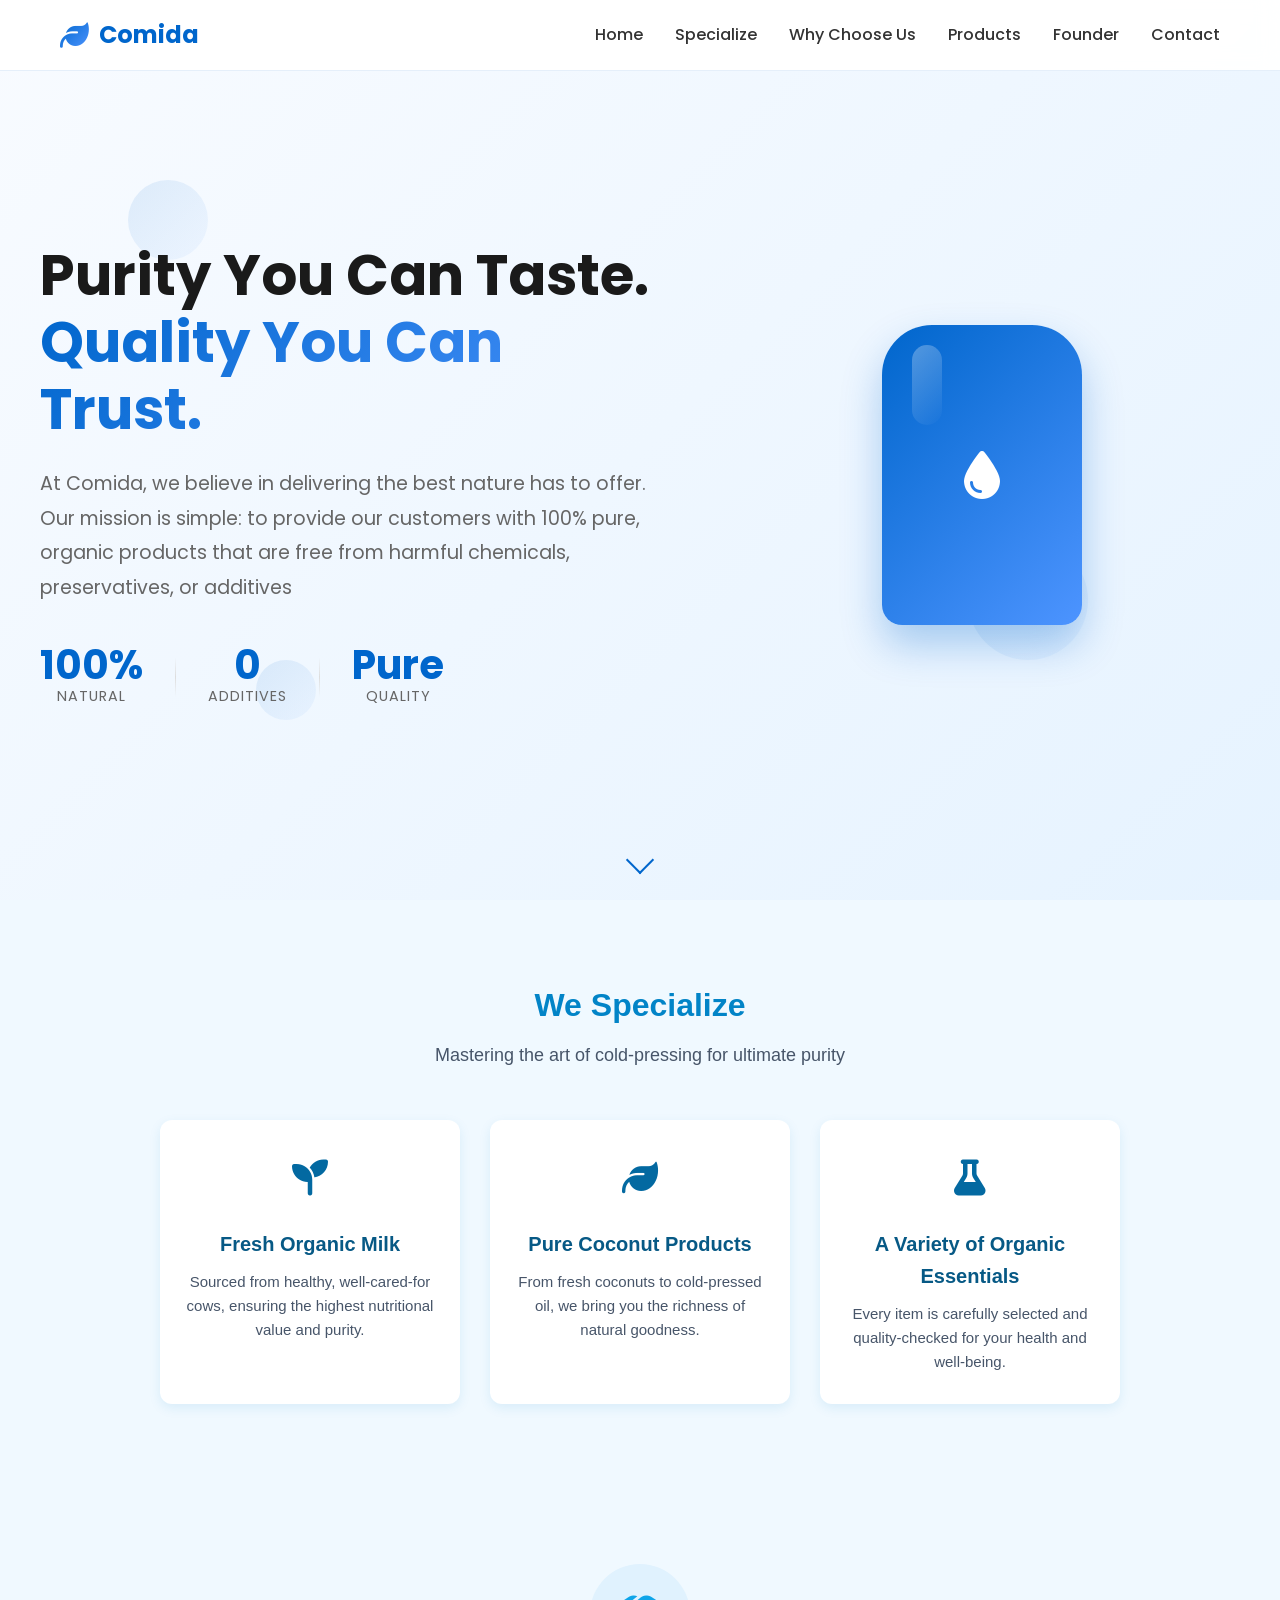
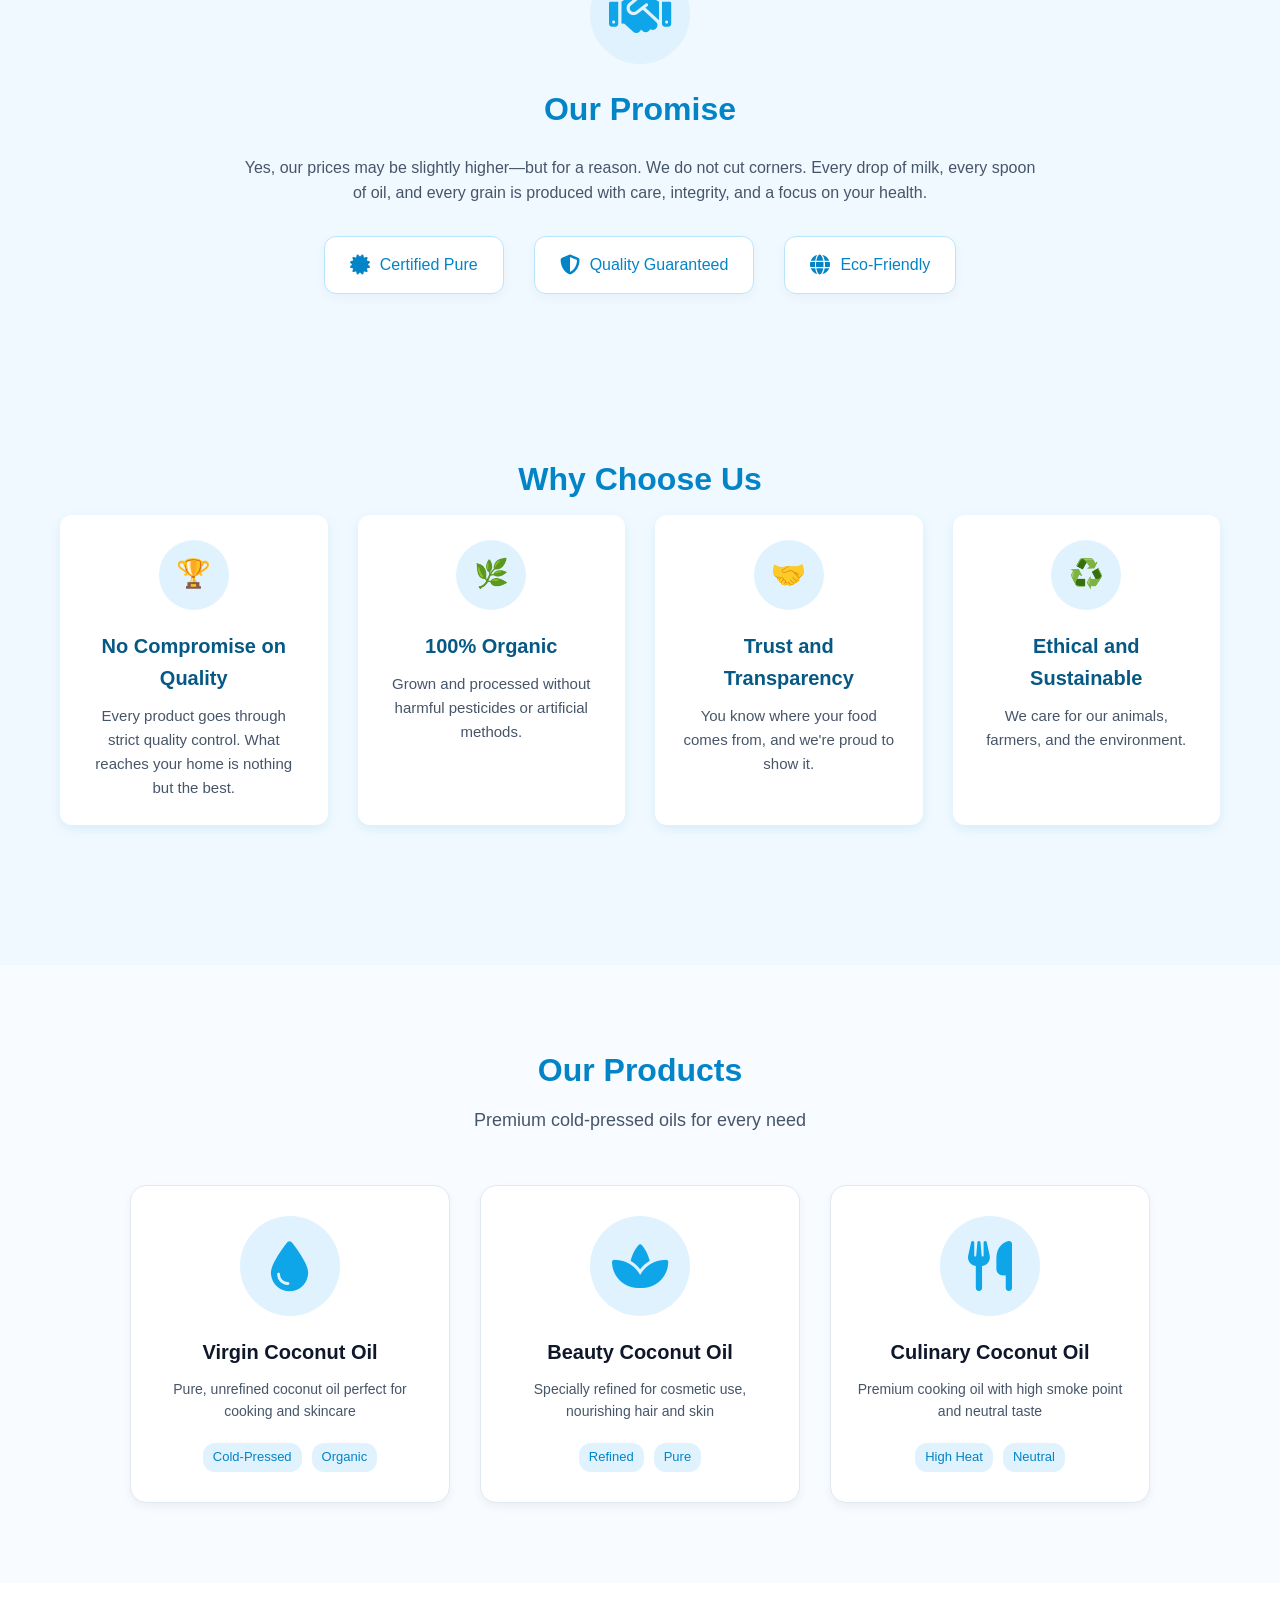
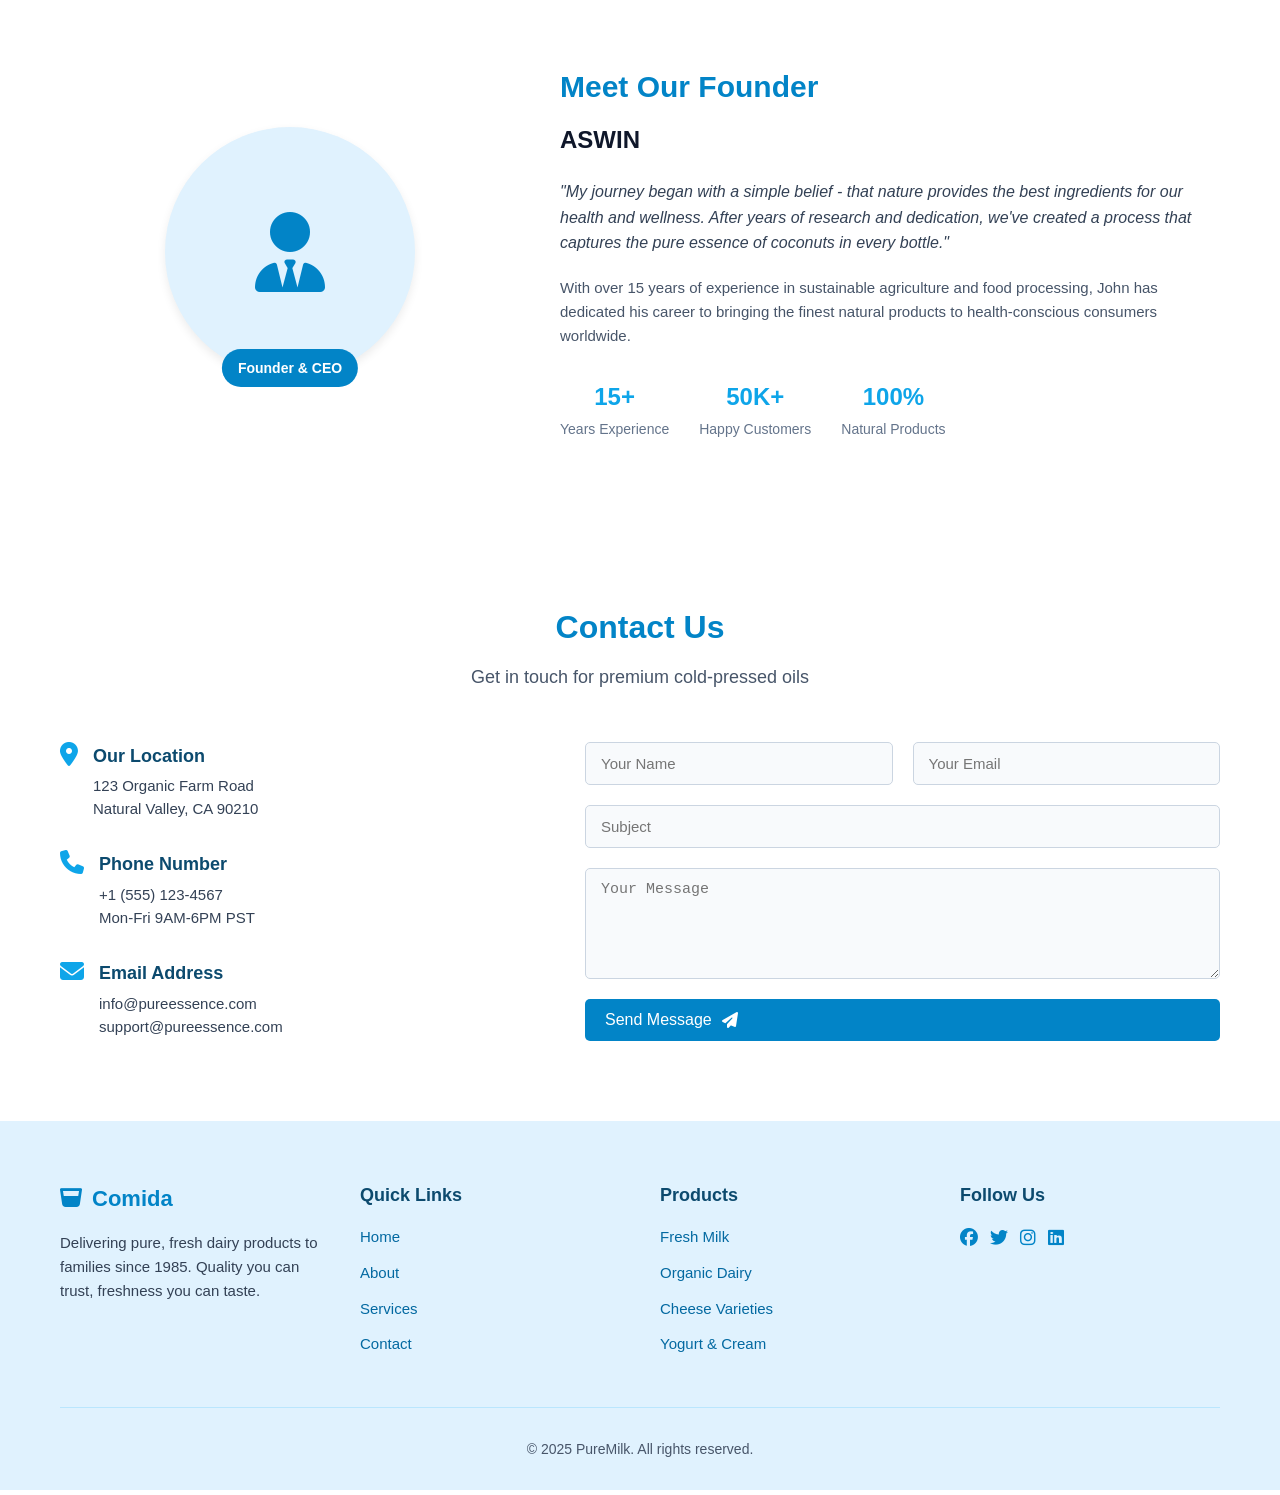
==== comida.html @ 1879a484 "Add files via upload" ====
<!DOCTYPE html>
<html lang="en">
    <head>
        <meta charset="UTF-8" />
        <meta name="viewport" content="width=device-width, initial-scale=1.0" />
        <title>Comida - Premium milk products</title>
        <link rel="stylesheet" href="comi.css" />
        <link
            href="https://cdnjs.cloudflare.com/ajax/libs/font-awesome/6.4.0/css/all.min.css"
            rel="stylesheet"
        />
        <link
            href="https://fonts.googleapis.com/css2?family=Poppins:wght@300;400;500;600;700&display=swap"
            rel="stylesheet"
        />
    </head>
    <body>
        <!-- Navigation -->
        <nav class="navbar">
            <div class="nav-container">
                <div class="nav-logo">
                    <i class="fas fa-leaf"></i>
                    <span>Comida</span>
                </div>
                <div class="nav-menu" id="navMenu">
                    <a href="#spotlight" class="nav-link">Home</a>
                    <a href="#specialize" class="nav-link">Specialize</a>
                    <a href="#whychooseus" class="nav-link">Why Choose Us</a>
                    <a href="#products" class="nav-link">Products</a>
                    <a href="#founder" class="nav-link">Founder</a>
                    <a href="#contact" class="nav-link">Contact</a>
                </div>
                <div class="hamburger" id="hamburger">
                    <span></span>
                    <span></span>
                    <span></span>
                </div>
            </div>
        </nav>

        <!-- Spotlight Section -->
        <section id="spotlight" class="spotlight">
            <div class="spotlight-bg">
                <div class="floating-elements">
                    <div class="floating-circle circle-1"></div>
                    <div class="floating-circle circle-2"></div>
                    <div class="floating-circle circle-3"></div>
                </div>
            </div>
            <div class="spotlight-content">
                <div class="spotlight-text">
                    <h1 class="spotlight-title">
                        <span class="title-line">Purity You Can Taste. </span>
                        <span class="title-line highlight"
                            >Quality You Can Trust.</span
                        >
                    </h1>
                    <p class="spotlight-description">
                        At Comida, we believe in delivering the best nature has
                        to offer. Our mission is simple: to provide our
                        customers with 100% pure, organic products that are free
                        from harmful chemicals, preservatives, or additives
                    </p>
                    <div class="spotlight-stats">
                        <div class="stat-item">
                            <div class="stat-number">100%</div>
                            <div class="stat-label">Natural</div>
                        </div>
                        <div class="stat-divider"></div>
                        <div class="stat-item">
                            <div class="stat-number">0</div>
                            <div class="stat-label">Additives</div>
                        </div>
                        <div class="stat-divider"></div>
                        <div class="stat-item">
                            <div class="stat-number">Pure</div>
                            <div class="stat-label">Quality</div>
                        </div>
                    </div>
                </div>
                <div class="spotlight-visual">
                    <div class="oil-bottle">
                        <div class="bottle-shine"></div>
                        <i class="fas fa-tint oil-drop"></i>
                    </div>
                </div>
            </div>
            <div class="scroll-indicator">
                <div class="scroll-arrow"></div>
            </div>
        </section>

        <!-- We Specialize Section -->
        <section id="specialize" class="specialize">
            <div class="container">
                <div class="section-header">
                    <h2 class="section-title">We Specialize</h2>
                    <p class="section-subtitle">
                        Mastering the art of cold-pressing for ultimate purity
                    </p>
                </div>
                <div class="specialize-grid">
                    <div class="specialize-card">
                        <div class="card-icon">
                            <i class="fas fa-seedling"></i>
                        </div>
                        <h3>Fresh Organic Milk</h3>
                        <p>
                            Sourced from healthy, well-cared-for cows, ensuring
                            the highest nutritional value and purity.
                        </p>
                    </div>
                    <div class="specialize-card">
                        <div class="card-icon">
                            <i class="fas fa-leaf"></i>
                        </div>
                        <h3>Pure Coconut Products</h3>
                        <p>
                            From fresh coconuts to cold-pressed oil, we bring
                            you the richness of natural goodness.
                        </p>
                    </div>
                    <div class="specialize-card">
                        <div class="card-icon">
                            <i class="fas fa-flask"></i>
                        </div>
                        <h3>A Variety of Organic Essentials</h3>
                        <p>
                            Every item is carefully selected and quality-checked
                            for your health and well-being.
                        </p>
                    </div>
                </div>
            </div>
        </section>

        <!-- Our Promise Section -->
        <section class="promise">
            <div class="container">
                <div class="promise-content">
                    <div class="promise-icon">
                        <i class="fas fa-handshake"></i>
                    </div>
                    <h2>Our Promise</h2>
                    <p>
                        Yes, our prices may be slightly higher—but for a reason.
                        We do not cut corners. Every drop of milk, every spoon
                        of oil, and every grain is produced with care,
                        integrity, and a focus on your health.
                    </p>
                    <div class="promise-badges">
                        <div class="badge">
                            <i class="fas fa-certificate"></i>
                            <span>Certified Pure</span>
                        </div>
                        <div class="badge">
                            <i class="fas fa-shield-alt"></i>
                            <span>Quality Guaranteed</span>
                        </div>
                        <div class="badge">
                            <i class="fas fa-globe"></i>
                            <span>Eco-Friendly</span>
                        </div>
                    </div>
                </div>
            </div>
        </section>

        <!-- Why Choose Us Section -->
        <section id="why-choose-us" class="why-choose-us-section">
            <div class="container">
                <h2 class="section-title">Why Choose Us</h2>

                <div class="why-choose-grid">
                    <div class="why-choose-item">
                        <div class="why-choose-icon">
                            <div class="icon-circle">
                                <span class="icon">🏆</span>
                            </div>
                        </div>
                        <div class="why-choose-content">
                            <h3 class="why-choose-title">
                                No Compromise on Quality
                            </h3>
                            <p class="why-choose-description">
                                Every product goes through strict quality
                                control. What reaches your home is nothing but
                                the best.
                            </p>
                        </div>
                    </div>

                    <div class="why-choose-item">
                        <div class="why-choose-icon">
                            <div class="icon-circle">
                                <span class="icon">🌿</span>
                            </div>
                        </div>
                        <div class="why-choose-content">
                            <h3 class="why-choose-title">100% Organic</h3>
                            <p class="why-choose-description">
                                Grown and processed without harmful pesticides
                                or artificial methods.
                            </p>
                        </div>
                    </div>

                    <div class="why-choose-item">
                        <div class="why-choose-icon">
                            <div class="icon-circle">
                                <span class="icon">🤝</span>
                            </div>
                        </div>
                        <div class="why-choose-content">
                            <h3 class="why-choose-title">
                                Trust and Transparency
                            </h3>
                            <p class="why-choose-description">
                                You know where your food comes from, and we're
                                proud to show it.
                            </p>
                        </div>
                    </div>

                    <div class="why-choose-item">
                        <div class="why-choose-icon">
                            <div class="icon-circle">
                                <span class="icon">♻️</span>
                            </div>
                        </div>
                        <div class="why-choose-content">
                            <h3 class="why-choose-title">
                                Ethical and Sustainable
                            </h3>
                            <p class="why-choose-description">
                                We care for our animals, farmers, and the
                                environment.
                            </p>
                        </div>
                    </div>
                </div>
        </section>
        <!-- Our Products Section -->
        <section id="products" class="products">
            <div class="container">
                <div class="section-header">
                    <h2 class="section-title">Our Products</h2>
                    <p class="section-subtitle">
                        Premium cold-pressed oils for every need
                    </p>
                </div>
                <div class="products-grid">
                    <div class="product-card">
                        <div class="product-image">
                            <div class="product-icon">
                                <i class="fas fa-tint"></i>
                            </div>
                            <div class="product-hover">
                                <span>Premium Quality</span>
                            </div>
                        </div>
                        <div class="product-content">
                            <h3>Virgin Coconut Oil</h3>
                            <p>
                                Pure, unrefined coconut oil perfect for cooking
                                and skincare
                            </p>
                            <div class="product-features">
                                <span>Cold-Pressed</span>
                                <span>Organic</span>
                            </div>
                        </div>
                    </div>
                    <div class="product-card">
                        <div class="product-image">
                            <div class="product-icon">
                                <i class="fas fa-spa"></i>
                            </div>
                            <div class="product-hover">
                                <span>Beauty Essential</span>
                            </div>
                        </div>
                        <div class="product-content">
                            <h3>Beauty Coconut Oil</h3>
                            <p>
                                Specially refined for cosmetic use, nourishing
                                hair and skin
                            </p>
                            <div class="product-features">
                                <span>Refined</span>
                                <span>Pure</span>
                            </div>
                        </div>
                    </div>
                    <div class="product-card">
                        <div class="product-image">
                            <div class="product-icon">
                                <i class="fas fa-utensils"></i>
                            </div>
                            <div class="product-hover">
                                <span>Cooking Excellence</span>
                            </div>
                        </div>
                        <div class="product-content">
                            <h3>Culinary Coconut Oil</h3>
                            <p>
                                Premium cooking oil with high smoke point and
                                neutral taste
                            </p>
                            <div class="product-features">
                                <span>High Heat</span>
                                <span>Neutral</span>
                            </div>
                        </div>
                    </div>
                </div>
            </div>
        </section>

        <!-- Founder & CEO Section -->
        <section id="founder" class="founder">
            <div class="container">
                <div class="founder-content">
                    <div class="founder-image">
                        <div class="image-placeholder">
                            <i class="fas fa-user-tie"></i>
                        </div>
                        <div class="founder-badge">
                            <span>Founder & CEO</span>
                        </div>
                    </div>
                    <div class="founder-text">
                        <h2>Meet Our Founder</h2>
                        <h3>ASWIN</h3>
                        <p class="founder-quote">
                            "My journey began with a simple belief - that nature
                            provides the best ingredients for our health and
                            wellness. After years of research and dedication,
                            we've created a process that captures the pure
                            essence of coconuts in every bottle."
                        </p>
                        <p class="founder-bio">
                            With over 15 years of experience in sustainable
                            agriculture and food processing, John has dedicated
                            his career to bringing the finest natural products
                            to health-conscious consumers worldwide.
                        </p>
                        <div class="founder-achievements">
                            <div class="achievement">
                                <strong>15+</strong>
                                <span>Years Experience</span>
                            </div>
                            <div class="achievement">
                                <strong>50K+</strong>
                                <span>Happy Customers</span>
                            </div>
                            <div class="achievement">
                                <strong>100%</strong>
                                <span>Natural Products</span>
                            </div>
                        </div>
                    </div>
                </div>
            </div>
        </section>

        <!-- Contact Us Section -->
        <section id="contact" class="contact">
            <div class="container">
                <div class="section-header">
                    <h2 class="section-title">Contact Us</h2>
                    <p class="section-subtitle">
                        Get in touch for premium cold-pressed oils
                    </p>
                </div>
                <div class="contact-content">
                    <div class="contact-info">
                        <div class="contact-item">
                            <div class="contact-icon">
                                <i class="fas fa-map-marker-alt"></i>
                            </div>
                            <div class="contact-details">
                                <h4>Our Location</h4>
                                <p>
                                    123 Organic Farm Road<br />Natural Valley,
                                    CA 90210
                                </p>
                            </div>
                        </div>
                        <div class="contact-item">
                            <div class="contact-icon">
                                <i class="fas fa-phone"></i>
                            </div>
                            <div class="contact-details">
                                <h4>Phone Number</h4>
                                <p>
                                    +1 (555) 123-4567<br />Mon-Fri 9AM-6PM PST
                                </p>
                            </div>
                        </div>
                        <div class="contact-item">
                            <div class="contact-icon">
                                <i class="fas fa-envelope"></i>
                            </div>
                            <div class="contact-details">
                                <h4>Email Address</h4>
                                <p>
                                    info@pureessence.com<br />support@pureessence.com
                                </p>
                            </div>
                        </div>
                    </div>
                    <div class="contact-form">
                        <form>
                            <div class="form-group">
                                <input
                                    type="text"
                                    placeholder="Your Name"
                                    required
                                />
                                <input
                                    type="email"
                                    placeholder="Your Email"
                                    required
                                />
                            </div>
                            <div class="form-group">
                                <input
                                    type="text"
                                    placeholder="Subject"
                                    required
                                />
                            </div>
                            <div class="form-group">
                                <textarea
                                    placeholder="Your Message"
                                    rows="5"
                                    required
                                ></textarea>
                            </div>
                            <button type="submit" class="submit-btn">
                                <span>Send Message</span>
                                <i class="fas fa-paper-plane"></i>
                            </button>
                        </form>
                    </div>
                </div>
            </div>
        </section>

        <!-- Footer -->
        <footer class="footer">
            <div class="container">
                <div class="footer-content">
                    <div class="footer-section">
                        <div class="footer-logo">
                            <i class="fas fa-glass-whiskey"></i>
                            <span>Comida</span>
                        </div>
                        <p>
                            Delivering pure, fresh dairy products to families
                            since 1985. Quality you can trust, freshness you can
                            taste.
                        </p>
                    </div>
                    <div class="footer-section">
                        <h3>Quick Links</h3>
                        <ul>
                            <li><a href="#home">Home</a></li>
                            <li><a href="#about">About</a></li>
                            <li><a href="#services">Services</a></li>
                            <li><a href="#contact">Contact</a></li>
                        </ul>
                    </div>
                    <div class="footer-section">
                        <h3>Products</h3>
                        <ul>
                            <li><a href="#">Fresh Milk</a></li>
                            <li><a href="#">Organic Dairy</a></li>
                            <li><a href="#">Cheese Varieties</a></li>
                            <li><a href="#">Yogurt & Cream</a></li>
                        </ul>
                    </div>
                    <div class="footer-section">
                        <h3>Follow Us</h3>
                        <div class="social-links">
                            <a href="#"><i class="fab fa-facebook"></i></a>
                            <a href="#"><i class="fab fa-twitter"></i></a>
                            <a href="#"><i class="fab fa-instagram"></i></a>
                            <a href="#"><i class="fab fa-linkedin"></i></a>
                        </div>
                    </div>
                </div>
                <div class="footer-bottom">
                    <p>&copy; 2025 PureMilk. All rights reserved.</p>
                </div>
            </div>
        </footer>
    </body>
</html>
---- comi.css ----
/* Reset and Base Styles */
* {
    margin: 0;
    padding: 0;
    box-sizing: border-box;
}

body {
    font-family: 'Poppins', sans-serif;
    line-height: 1.6;
    color: #333;
    overflow-x: hidden;
}

.container {
    max-width: 1200px;
    margin: 0 auto;
    padding: 0 20px;
}

/* Navigation */
.navbar {
    position: fixed;
    top: 0;
    left: 0;
    right: 0;
    background: rgba(255, 255, 255, 0.95);
    backdrop-filter: blur(10px);
    z-index: 1000;
    transition: all 0.3s ease;
    border-bottom: 1px solid rgba(0, 100, 200, 0.1);
}

.navbar.scrolled {
    background: rgba(255, 255, 255, 0.98);
    box-shadow: 0 2px 20px rgba(0, 100, 200, 0.1);
}

.nav-container {
    max-width: 1200px;
    margin: 0 auto;
    padding: 0 20px;
    display: flex;
    justify-content: space-between;
    align-items: center;
    height: 70px;
}

.nav-logo {
    display: flex;
    align-items: center;
    font-size: 1.5rem;
    font-weight: 700;
    color: #0066cc;
    gap: 10px;
}

.nav-logo i {
    font-size: 1.8rem;
    background: linear-gradient(135deg, #0066cc, #4d94ff);
    -webkit-background-clip: text;
    -webkit-text-fill-color: transparent;
    background-clip: text;
}

.nav-menu {
    display: flex;
    gap: 2rem;
}

.nav-link {
    text-decoration: none;
    color: #333;
    font-weight: 500;
    transition: all 0.3s ease;
    position: relative;
    padding: 5px 0;
}

.nav-link::after {
    content: '';
    position: absolute;
    bottom: 0;
    left: 0;
    width: 0;
    height: 2px;
    background: linear-gradient(90deg, #0066cc, #4d94ff);
    transition: width 0.3s ease;
}

.nav-link:hover::after {
    width: 100%;
}

.nav-link:hover {
    color: #0066cc;
}

.hamburger {
    display: none;
    flex-direction: column;
    cursor: pointer;
    gap: 3px;
}

.hamburger span {
    width: 25px;
    height: 3px;
    background: #0066cc;
    transition: all 0.3s ease;
}

.hamburger.active span:nth-child(1) {
    transform: rotate(45deg) translate(5px, 5px);
}

.hamburger.active span:nth-child(2) {
    opacity: 0;
}

.hamburger.active span:nth-child(3) {
    transform: rotate(-45deg) translate(7px, -6px);
}

/* Spotlight Section */
.spotlight {
    min-height: 100vh;
    background: linear-gradient(135deg, #f8fbff 0%, #e6f3ff 100%);
    display: flex;
    align-items: center;
    position: relative;
    overflow: hidden;
    padding: 100px 20px 50px;
}

.spotlight-bg {
    position: absolute;
    top: 0;
    left: 0;
    right: 0;
    bottom: 0;
    overflow: hidden;
}

.floating-elements {
    position: absolute;
    width: 100%;
    height: 100%;
}

.floating-circle {
    position: absolute;
    border-radius: 50%;
    background: linear-gradient(135deg, rgba(0, 102, 204, 0.1), rgba(77, 148, 255, 0.05));
    animation: float 6s ease-in-out infinite;
}

.circle-1 {
    width: 80px;
    height: 80px;
    top: 20%;
    left: 10%;
    animation-delay: 0s;
}

.circle-2 {
    width: 120px;
    height: 120px;
    top: 60%;
    right: 15%;
    animation-delay: 2s;
}

.circle-3 {
    width: 60px;
    height: 60px;
    bottom: 20%;
    left: 20%;
    animation-delay: 4s;
}

@keyframes float {
    0%, 100% { transform: translateY(0px) rotate(0deg); }
    50% { transform: translateY(-20px) rotate(180deg); }
}

.spotlight-content {
    max-width: 1200px;
    margin: 0 auto;
    display: grid;
    grid-template-columns: 1.2fr 1fr;
    gap: 4rem;
    align-items: center;
    position: relative;
    z-index: 2;
}

.spotlight-title {
    font-size: 3.5rem;
    font-weight: 700;
    line-height: 1.2;
    margin-bottom: 1.5rem;
    color: #1a1a1a;
}

.title-line {
    display: block;
    opacity: 0;
    animation: slideInUp 0.8s ease forwards;
}

.title-line:nth-child(2) {
    animation-delay: 0.3s;
}

.highlight {
    background: linear-gradient(135deg, #0066cc, #4d94ff);
    -webkit-background-clip: text;
    -webkit-text-fill-color: transparent;
    background-clip: text;
}

@keyframes slideInUp {
    from {
        opacity: 0;
        transform: translateY(30px);
    }
    to {
        opacity: 1;
        transform: translateY(0);
    }
}

.spotlight-description {
    font-size: 1.2rem;
    color: #666;
    margin-bottom: 2.5rem;
    line-height: 1.8;
    opacity: 0;
    animation: fadeInUp 0.8s ease 0.6s forwards;
}

@keyframes fadeInUp {
    from {
        opacity: 0;
        transform: translateY(20px);
    }
    to {
        opacity: 1;
        transform: translateY(0);
    }
}

.spotlight-stats {
    display: flex;
    gap: 2rem;
    align-items: center;
    opacity: 0;
    animation: fadeInUp 0.8s ease 0.9s forwards;
}

.stat-item {
    text-align: center;
}

.stat-number {
    font-size: 2.5rem;
    font-weight: 700;
    color: #0066cc;
    line-height: 1;
}

.stat-label {
    font-size: 0.9rem;
    color: #666;
    text-transform: uppercase;
    letter-spacing: 1px;
}

.stat-divider {
    width: 1px;
    height: 40px;
    background: linear-gradient(to bottom, transparent, #ddd, transparent);
}

.spotlight-visual {
    display: flex;
    justify-content: center;
    align-items: center;
    position: relative;
}

.oil-bottle {
    width: 200px;
    height: 300px;
    background: linear-gradient(135deg, #0066cc, #4d94ff);
    border-radius: 50px 50px 20px 20px;
    position: relative;
    animation: pulse 3s ease-in-out infinite;
    display: flex;
    align-items: center;
    justify-content: center;
    box-shadow: 0 20px 40px rgba(0, 102, 204, 0.3);
}

@keyframes pulse {
    0%, 100% { transform: scale(1); }
    50% { transform: scale(1.05); }
}

.bottle-shine {
    position: absolute;
    top: 20px;
    left: 30px;
    width: 30px;
    height: 80px;
    background: linear-gradient(135deg, rgba(255, 255, 255, 0.3), transparent);
    border-radius: 15px;
    animation: shine 2s ease-in-out infinite;
}

@keyframes shine {
    0%, 100% { opacity: 0.3; }
    50% { opacity: 0.7; }
}

.oil-drop {
    font-size: 3rem;
    color: white;
    animation: drip 2s ease-in-out infinite;
}

@keyframes drip {
    0%, 100% { transform: translateY(0); }
    50% { transform: translateY(10px); }
}

.scroll-indicator {
    position: absolute;
    bottom: 30px;
    left: 50%;
    transform: translateX(-50%);
    display: flex;
    flex-direction: column;
    align-items: center;
    gap: 10px;
    color: #0066cc;
    animation: bounce 2s infinite;
}

.scroll-arrow {
    width: 20px;
    height: 20px;
    border-right: 2px solid #0066cc;
    border-bottom: 2px solid #0066cc;
    transform: rotate(45deg);
}

@keyframes bounce {
    0%, 100% { transform: translateX(-50%) translateY(0); }
    50% { transform: translateX(-50%) translateY(10px); }
}

/* Section Styles */
.section-header {
    text-align: center;
    margin-bottom: 4rem;
}

.section-title {
    font-size: 2.5rem;
    font-weight: 700;
    color: #1a1a1a;
    margin-bottom: 1rem;
    position: relative;
}

.section-title::after {
    content: '';
    position: absolute;
    bottom: -10px;
    left: 50%;
    transform: translateX(-50%);
    width: 60px;
    height: 3px;
    background: linear-gradient(90deg, #)
}



/* We Specialize Section */
.specialize {
    background-color: #f0f9ff;
    padding: 80px 20px;
    text-align: center;
    font-family: 'Segoe UI', sans-serif;
  }
  
  .section-header {
    margin-bottom: 50px;
  }
  
  .section-title {
    font-size: 32px;
    color: #0284c7;
    margin-bottom: 10px;
  }
  
  .section-subtitle {
    font-size: 16px;
    color: #475569;
  }
  
  .specialize-grid {
    display: flex;
    flex-wrap: wrap;
    gap: 30px;
    justify-content: center;
    max-width: 1200px;
    margin: 0 auto;
  }
  
  .specialize-card {
    background-color: white;
    border-radius: 12px;
    padding: 30px 20px;
    width: 300px;
    box-shadow: 0 4px 12px rgba(0, 132, 199, 0.1);
    transition: transform 0.3s ease, box-shadow 0.3s ease;
  }
  
  .specialize-card:hover {
    transform: translateY(-6px);
    box-shadow: 0 8px 20px rgba(0, 132, 199, 0.2);
  }
  
  .card-icon {
    font-size: 36px;
    color: #0369a1;
    margin-bottom: 20px;
  }
  
  .specialize-card h3 {
    font-size: 20px;
    color: #075985;
    margin-bottom: 10px;
  }
  
  .specialize-card p {
    font-size: 15px;
    color: #475569;
    line-height: 1.6;
  }
  
  @media (max-width: 768px) {
    .specialize-grid {
      flex-direction: column;
      align-items: center;
    }
  
    .specialize-card {
      width: 100%;
      max-width: 350px;
    }
  }
  






























/* Our Promise Section */
.promise {
    background-color: #f0f9ff;
    padding: 80px 20px;
    text-align: center;
    font-family: 'Segoe UI', sans-serif;
  }
  
  .promise .container {
    max-width: 1000px;
    margin: 0 auto;
  }
  
  .promise-content h2 {
    font-size: 32px;
    color: #0284c7;
    margin-top: 20px;
  }
  
  .promise-content p {
    font-size: 16px;
    color: #475569;
    max-width: 800px;
    margin: 20px auto;
    line-height: 1.6;
  }
  
  .promise-icon {
    font-size: 50px;
    color: #0ea5e9;
    background-color: #e0f2fe;
    width: 100px;
    height: 100px;
    display: flex;
    align-items: center;
    justify-content: center;
    border-radius: 50%;
    margin: 0 auto 20px;
  }
  
  .promise-badges {
    display: flex;
    justify-content: center;
    gap: 30px;
    margin-top: 30px;
    flex-wrap: wrap;
  }
  
  .badge {
    background-color: #ffffff;
    border: 1px solid #bae6fd;
    border-radius: 12px;
    padding: 15px 25px;
    display: flex;
    align-items: center;
    gap: 10px;
    color: #0284c7;
    font-weight: 500;
    box-shadow: 0 4px 12px rgba(0, 0, 0, 0.04);
    transition: transform 0.3s ease;
  }
  
  .badge i {
    font-size: 20px;
  }
  
  .badge:hover {
    transform: translateY(-5px);
    background-color: #e0f2fe;
  }
  



/* Container Setup */
.why-choose-us-section {
    background-color: #f0f9ff;
    padding: 80px 20px;
    font-family: 'Segoe UI', sans-serif;
  }
  
  .section-title {
    text-align: center;
    font-size: 32px;
    color: #0284c7;
    margin-bottom: 50px;
  }
  
  /* Grid Layout */
  .why-choose-grid {
    display: grid;
    grid-template-columns: repeat(auto-fit, minmax(250px, 1fr));
    gap: 30px;
    margin-bottom: 60px;
  }
  
  /* Card Style */
  .why-choose-item {
    background: white;
    border-radius: 12px;
    padding: 25px;
    box-shadow: 0 4px 12px rgba(0, 132, 199, 0.1);
    transition: transform 0.3s ease;
    text-align: center;
  }
  
  .why-choose-item:hover {
    transform: translateY(-8px);
  }
  
  /* Icon Style */
  .icon-circle {
    width: 70px;
    height: 70px;
    background-color: #e0f2fe;
    border-radius: 50%;
    display: flex;
    justify-content: center;
    align-items: center;
    margin: 0 auto 20px;
    font-size: 28px;
    color: #0369a1;
  }
  
  .why-choose-title {
    font-size: 20px;
    color: #075985;
    margin-bottom: 10px;
  }
  
  .why-choose-description {
    font-size: 15px;
    color: #475569;
  }
  





























/* Products Section */
.products {
    background-color: #f8fbff;
    padding: 80px 20px;
    font-family: 'Segoe UI', sans-serif;
  }
  
  .products .container {
    max-width: 1200px;
    margin: auto;
    text-align: center;
  }
  
  .section-header {
    margin-bottom: 50px;
  }
  
  .section-title {
    font-size: 32px;
    color: #0284c7;
    margin-bottom: 10px;
  }
  
  .section-subtitle {
    font-size: 16px;
    color: #64748b;
  }
  
  .products-grid {
    display: flex;
    flex-wrap: wrap;
    gap: 30px;
    justify-content: center;
  }
  
  .product-card {
    background-color: #ffffff;
    border: 1px solid #e2e8f0;
    border-radius: 16px;
    width: 320px;
    padding: 30px 20px;
    transition: all 0.3s ease;
    box-shadow: 0 4px 10px rgba(0, 0, 0, 0.05);
    position: relative;
  }
  
  .product-card:hover {
    transform: translateY(-5px);
    box-shadow: 0 8px 20px rgba(0, 0, 0, 0.08);
  }
  
  .product-image {
    position: relative;
    margin-bottom: 20px;
  }
  
  .product-icon {
    font-size: 50px;
    color: #0ea5e9;
    background-color: #e0f2fe;
    width: 100px;
    height: 100px;
    border-radius: 50%;
    display: flex;
    align-items: center;
    justify-content: center;
    margin: auto;
  }
  
  .product-hover {
    position: absolute;
    bottom: 0;
    left: 50%;
    transform: translateX(-50%);
    background-color: #0284c7;
    color: white;
    font-size: 12px;
    padding: 5px 12px;
    border-radius: 20px;
    opacity: 0;
    transition: opacity 0.3s ease;
  }
  
  .product-card:hover .product-hover {
    opacity: 1;
  }
  
  .product-content h3 {
    color: #0f172a;
    font-size: 20px;
    margin-bottom: 10px;
  }
  
  .product-content p {
    font-size: 14px;
    color: #475569;
    margin-bottom: 15px;
    min-height: 50px;
  }
  
  .product-features {
    display: flex;
    justify-content: center;
    gap: 10px;
    flex-wrap: wrap;
  }
  
  .product-features span {
    background-color: #e0f2fe;
    color: #0284c7;
    padding: 4px 10px;
    border-radius: 12px;
    font-size: 13px;
    font-weight: 500;
  }
  
  /* Responsive */
  @media (max-width: 768px) {
    .product-card {
      width: 100%;
      max-width: 400px;
    }
  }
  





















/* Founder Section */
.founder {
    background-color: #ffffff;
    padding: 80px 20px;
    font-family: 'Segoe UI', sans-serif;
    color: #0f172a;
  }
  
  .founder .container {
    max-width: 1200px;
    margin: auto;
  }
  
  .founder-content {
    display: flex;
    flex-wrap: wrap;
    align-items: center;
    gap: 40px;
  }
  
  .founder-image {
    flex: 1 1 300px;
    text-align: center;
    position: relative;
  }
  
  .image-placeholder {
    width: 250px;
    height: 250px;
    border-radius: 50%;
    background-color: #e0f2fe;
    display: flex;
    align-items: center;
    justify-content: center;
    margin: auto;
    font-size: 80px;
    color: #0284c7;
    box-shadow: 0 4px 10px rgba(0, 0, 0, 0.08);
  }
  
  .founder-badge {
    background-color: #0284c7;
    color: white;
    padding: 8px 16px;
    border-radius: 20px;
    display: inline-block;
    position: absolute;
    bottom: -10px;
    left: 50%;
    transform: translateX(-50%);
    font-size: 14px;
    font-weight: 600;
  }
  
  .founder-text {
    flex: 1 1 500px;
  }
  
  .founder-text h2 {
    font-size: 30px;
    color: #0284c7;
    margin-bottom: 10px;
  }
  
  .founder-text h3 {
    font-size: 24px;
    color: #0f172a;
    margin-bottom: 20px;
  }
  
  .founder-quote {
    font-style: italic;
    color: #334155;
    margin-bottom: 20px;
    line-height: 1.6;
  }
  
  .founder-bio {
    font-size: 15px;
    color: #475569;
    line-height: 1.6;
    margin-bottom: 30px;
  }
  
  .founder-achievements {
    display: flex;
    gap: 30px;
    flex-wrap: wrap;
  }
  
  .achievement {
    text-align: center;
  }
  
  .achievement strong {
    font-size: 24px;
    color: #0ea5e9;
    display: block;
  }
  
  .achievement span {
    font-size: 14px;
    color: #64748b;
  }
  
  /* Responsive */
  @media (max-width: 768px) {
    .founder-content {
      flex-direction: column;
      text-align: center;
    }
  
    .founder-badge {
      position: static;
      transform: none;
      margin-top: 10px;
    }
  
    .founder-text {
      text-align: center;
    }
  
    .founder-achievements {
      justify-content: center;
    }
  }
  

  
  









/* Contact Section */
.contact {
    background-color: #ffffff;
    padding: 80px 20px;
    font-family: 'Segoe UI', sans-serif;
    color: #0f172a;
  }
  
  .contact .container {
    max-width: 1200px;
    margin: auto;
  }
  
  .section-header {
    text-align: center;
    margin-bottom: 50px;
  }
  
  .section-title {
    font-size: 32px;
    color: #0284c7; /* Blue */
    margin-bottom: 10px;
  }
  
  .section-subtitle {
    font-size: 18px;
    color: #475569;
  }
  
  .contact-content {
    display: flex;
    flex-wrap: wrap;
    gap: 40px;
    justify-content: space-between;
  }
  
  /* Contact Info */
  .contact-info {
    flex: 1 1 350px;
    display: flex;
    flex-direction: column;
    gap: 30px;
  }
  
  .contact-item {
    display: flex;
    align-items: flex-start;
    gap: 15px;
  }
  
  .contact-icon i {
    font-size: 24px;
    color: #0ea5e9;
  }
  
  .contact-details h4 {
    font-size: 18px;
    color: #0c4a6e;
    margin-bottom: 5px;
  }
  
  .contact-details p {
    font-size: 15px;
    color: #334155;
    line-height: 1.5;
  }
  
  /* Contact Form */
  .contact-form {
    flex: 1 1 500px;
  }
  
  form {
    display: flex;
    flex-direction: column;
    gap: 20px;
  }
  
  .form-group {
    display: flex;
    flex-wrap: wrap;
    gap: 20px;
  }
  
  .form-group input,
  .form-group textarea {
    flex: 1;
    padding: 12px 15px;
    border: 1px solid #cbd5e1;
    border-radius: 5px;
    font-size: 15px;
    outline: none;
    background-color: #f8fafc;
    color: #0f172a;
  }
  
  textarea {
    resize: vertical;
  }
  
  .submit-btn {
    background-color: #0284c7;
    color: #ffffff;
    border: none;
    padding: 12px 20px;
    font-size: 16px;
    border-radius: 5px;
    cursor: pointer;
    display: inline-flex;
    align-items: center;
    gap: 10px;
    transition: background-color 0.3s ease;
  }
  
  .submit-btn:hover {
    background-color: #0369a1;
  }
  
  /* Responsive */
  @media (max-width: 768px) {
    .contact-content {
      flex-direction: column;
    }
  
    .form-group {
      flex-direction: column;
    }
  }
  
























/* Footer Styles */
.footer {
    background-color: #e0f2fe; /* Light blue */
    color: #0f172a; /* Dark slate */
    padding: 60px 20px 30px;
    font-family: 'Segoe UI', sans-serif;
  }
  
  .footer .container {
    max-width: 1200px;
    margin: auto;
  }
  
  .footer-content {
    display: flex;
    flex-wrap: wrap;
    justify-content: space-between;
    gap: 40px;
  }
  
  /* Footer Sections */
  .footer-section {
    flex: 1 1 200px;
  }
  
  .footer-logo {
    display: flex;
    align-items: center;
    font-size: 22px;
    font-weight: bold;
    color: #0284c7; /* Blue logo */
    margin-bottom: 15px;
  }
  
  .footer-logo i {
    margin-right: 10px;
  }
  
  .footer-section h3 {
    font-size: 18px;
    margin-bottom: 15px;
    color: #0c4a6e;
  }
  
  .footer-section p {
    font-size: 15px;
    line-height: 1.6;
    color: #334155;
  }
  
  .footer-section ul {
    list-style: none;
    padding: 0;
    margin: 0;
  }
  
  .footer-section ul li {
    margin-bottom: 10px;
  }
  
  .footer-section ul li a {
    text-decoration: none;
    color: #0369a1;
    font-size: 15px;
    transition: color 0.3s ease;
  }
  
  .footer-section ul li a:hover {
    color: #0c4a6e;
  }
  
  /* Social Icons */
  .social-links {
    display: flex;
    gap: 12px;
    margin-top: 10px;
  }
  
  .social-links a {
    font-size: 18px;
    color: #0284c7;
    transition: color 0.3s ease;
  }
  
  .social-links a:hover {
    color: #0c4a6e;
  }
  
  /* Bottom Bar */
  .footer-bottom {
    text-align: center;
    padding-top: 30px;
    font-size: 14px;
    color: #475569;
    border-top: 1px solid #bae6fd;
    margin-top: 40px;
  }
  
  /* Responsive */
  @media (max-width: 768px) {
    .footer-content {
      flex-direction: column;
      gap: 30px;
    }
  
    .footer-section {
      flex: 1 1 100%;
    }
  }
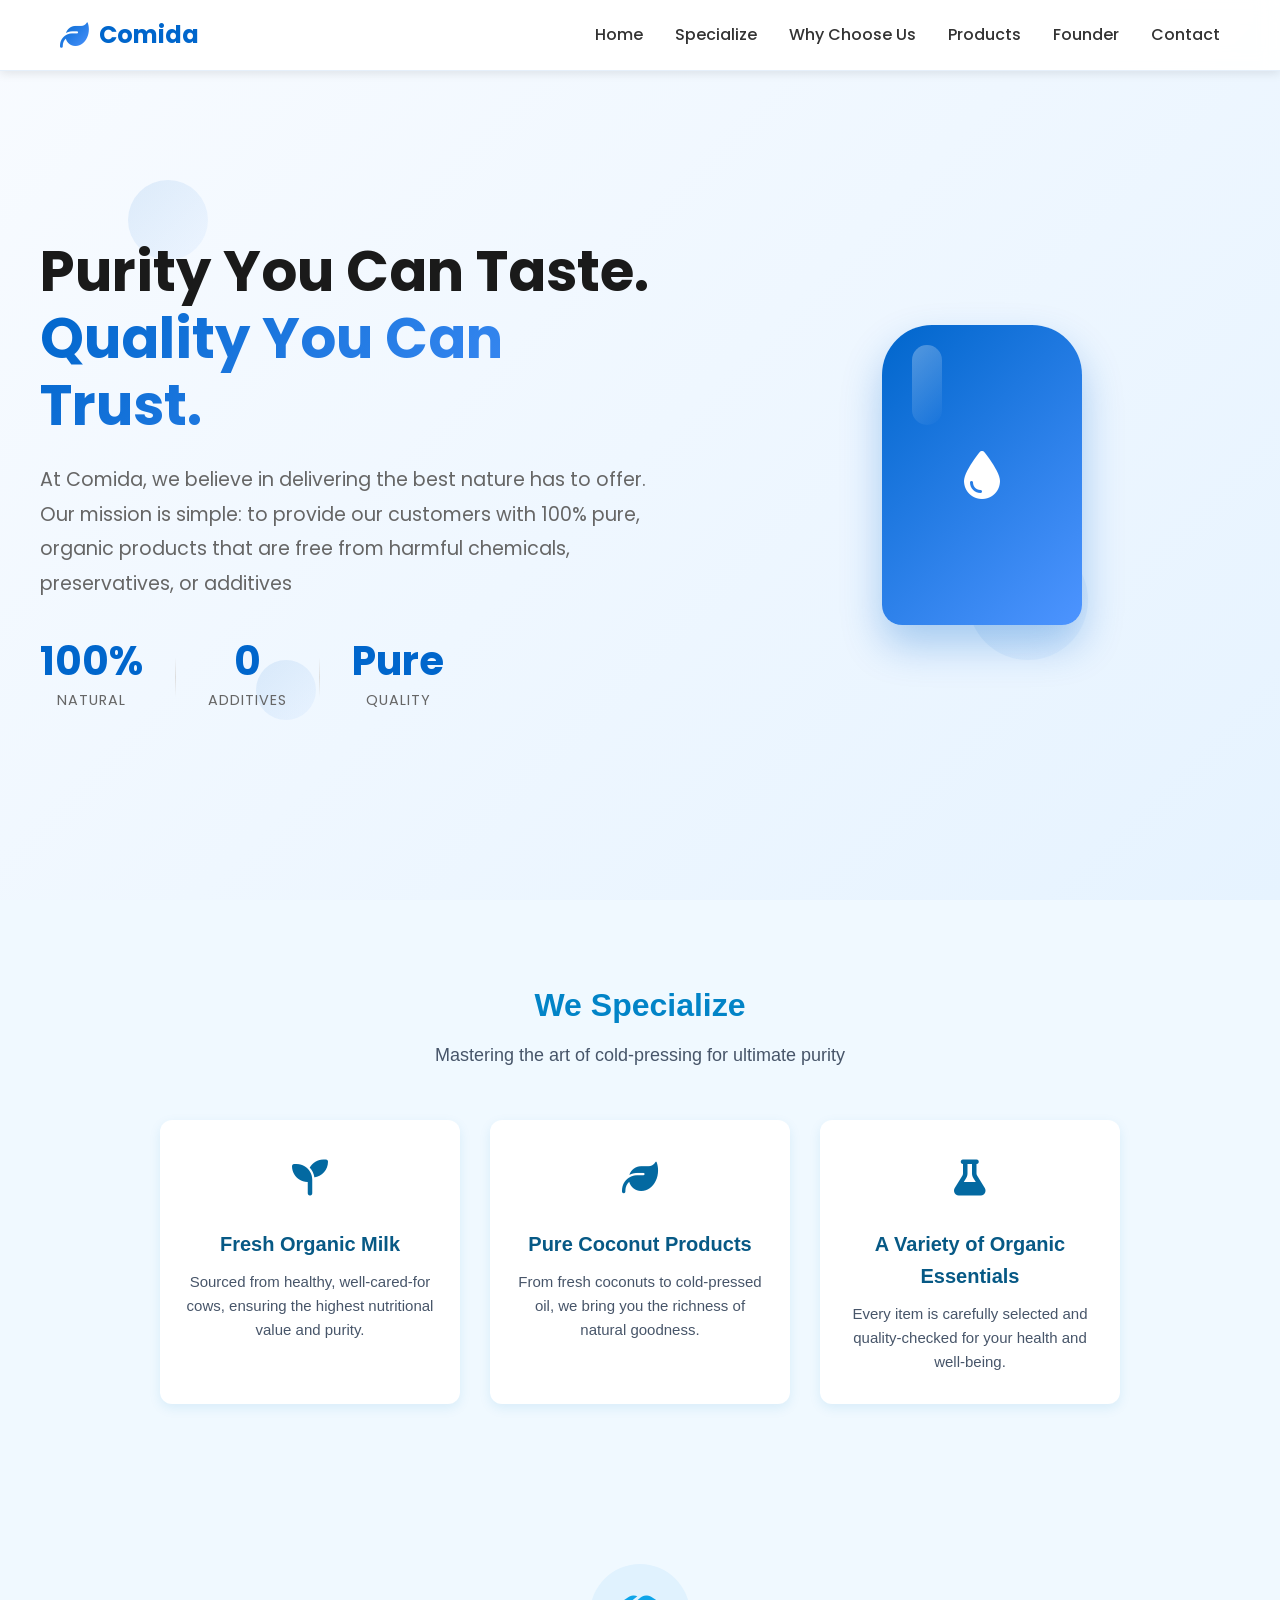
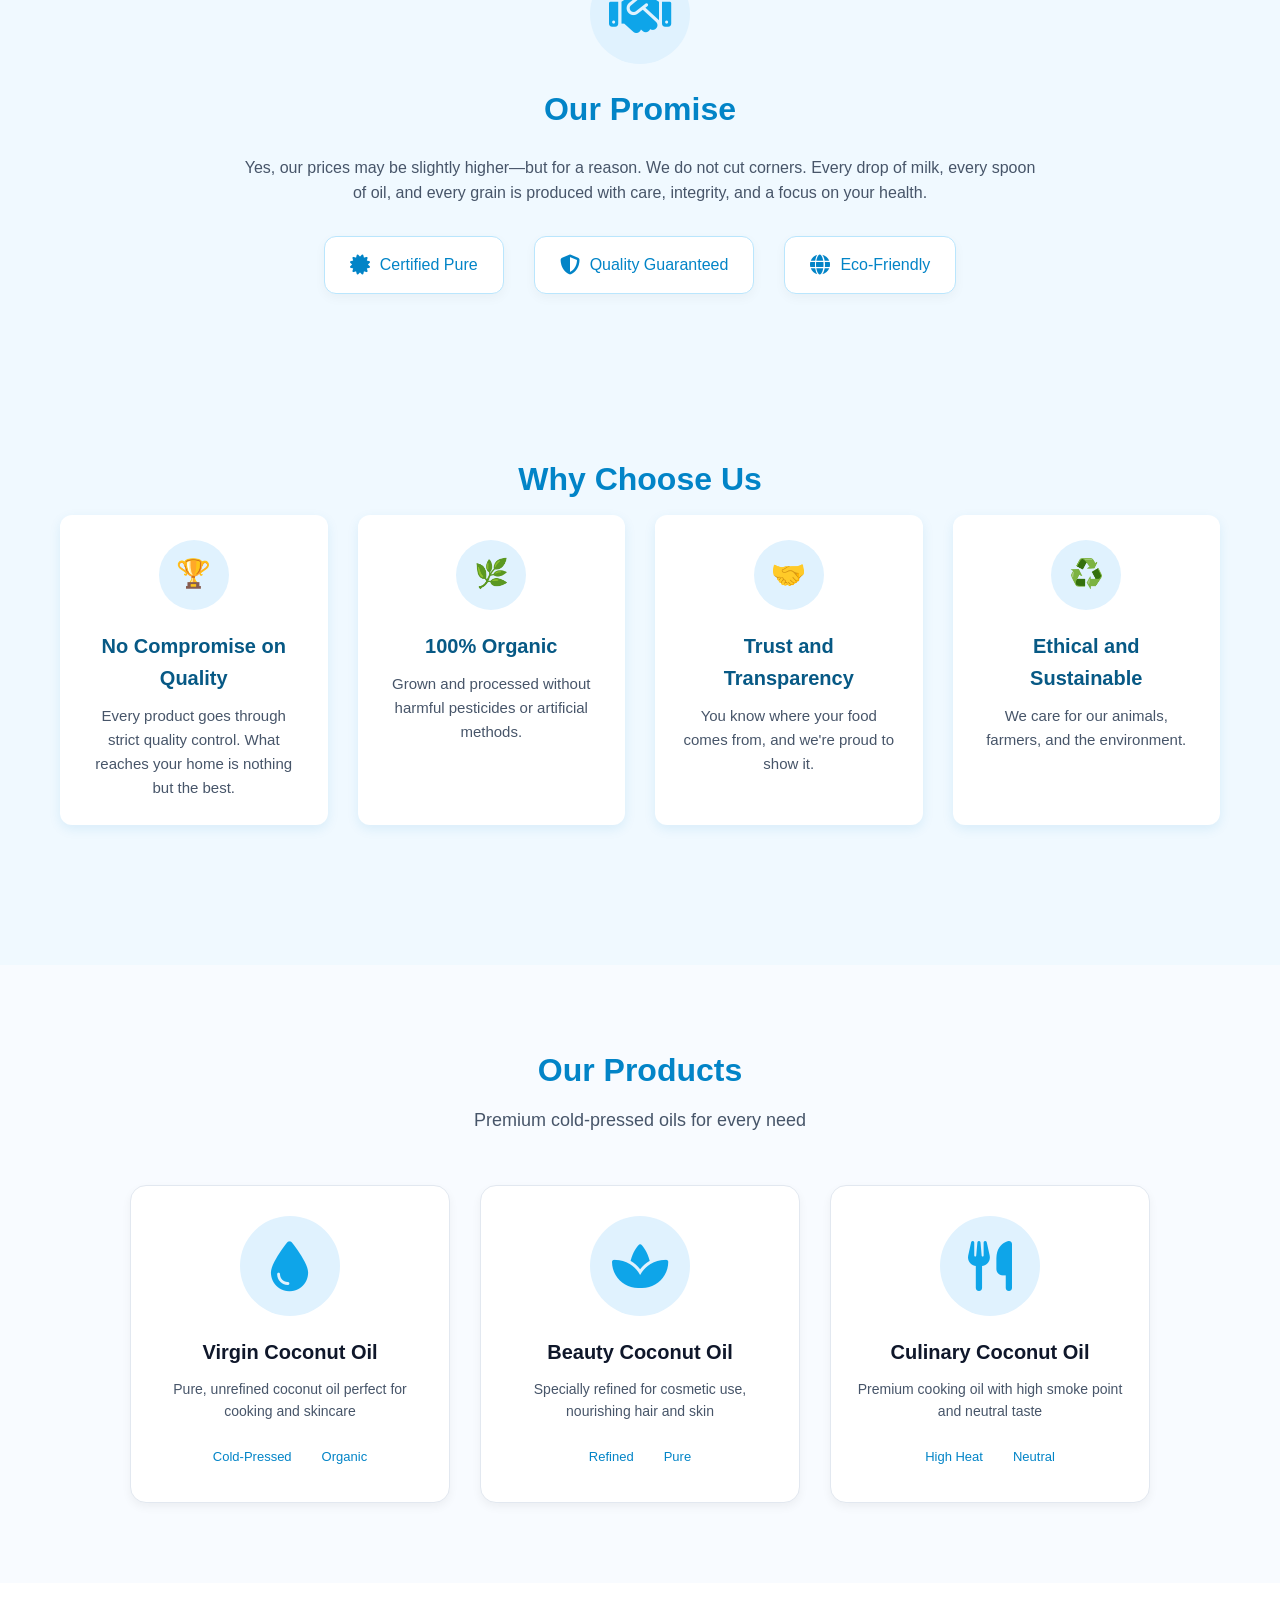
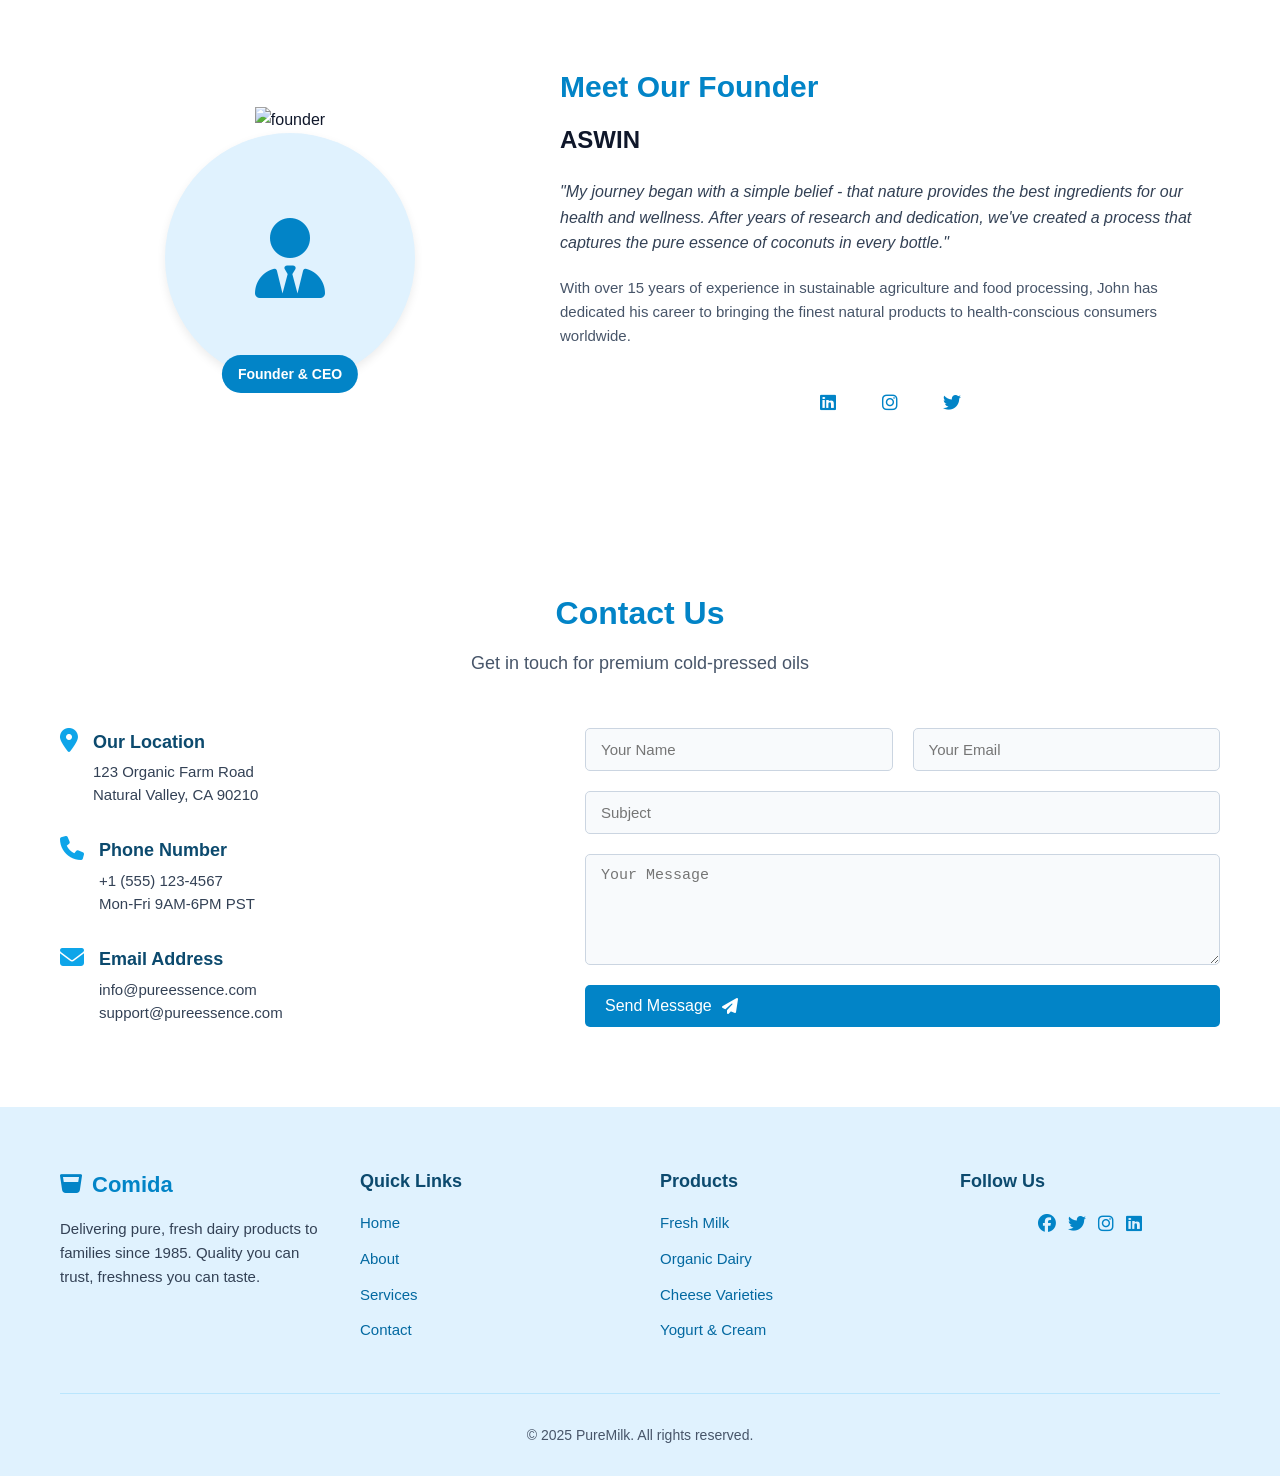
==== commit a58be689: "Add files via upload" ====
--- a/comida.html
+++ b/comida.html
@@ -317,11 +317,13 @@
             </div>
         </section>
 
-        <!-- Founder & CEO Section -->
+        
+                 <!-- Founder & CEO Section -->
         <section id="founder" class="founder">
             <div class="container">
                 <div class="founder-content">
                     <div class="founder-image">
+                        <img src="./images/IMG_5971.JPG" alt="founder">
                         <div class="image-placeholder">
                             <i class="fas fa-user-tie"></i>
                         </div>
@@ -345,24 +347,29 @@
                             his career to bringing the finest natural products
                             to health-conscious consumers worldwide.
                         </p>
-                        <div class="founder-achievements">
-                            <div class="achievement">
-                                <strong>15+</strong>
-                                <span>Years Experience</span>
-                            </div>
-                            <div class="achievement">
-                                <strong>50K+</strong>
-                                <span>Happy Customers</span>
-                            </div>
-                            <div class="achievement">
-                                <strong>100%</strong>
-                                <span>Natural Products</span>
-                            </div>
-                        </div>
-                    </div>
-                </div>
-            </div>
-        </section>
+                        <div class="social-links">
+                            <a href="#" class="social-link">
+                                <i class="fab fa-linkedin"></i>
+                            </a>
+                            <a href="#" class="social-link">
+                                <i class="fab fa-instagram"></i>
+                            </a>
+                            <a href="#" class="social-link">
+                                <i class="fab fa-twitter"></i>
+                            </a>
+                        </div>
+                        </div>
+                    </div>
+                </div>
+            </div>
+        </section>
+
+          
+                   
+                            
+                           
+                            
+                      
 
         <!-- Contact Us Section -->
         <section id="contact" class="contact">
@@ -496,5 +503,17 @@
                 </div>
             </div>
         </footer>
+        <script>
+            const hamburger = document.getElementById('hamburger');
+            const navMenu = document.getElementById('navMenu');
+        
+            hamburger.addEventListener('click', () => {
+                navMenu.classList.toggle('active');
+                hamburger.classList.toggle('open');
+            });
+        </script>
+        
+                        
+        
     </body>
 </html>
--- a/comi.css
+++ b/comi.css
@@ -29,6 +29,11 @@
     z-index: 1000;
     transition: all 0.3s ease;
     border-bottom: 1px solid rgba(0, 100, 200, 0.1);
+    box-shadow: 0 2px 10px rgba(0, 0, 0, 0.1);
+}
+/* Main content should start after navbar */
+main {
+    margin-top: 80px; /* Adjust based on your navbar height */
 }
 
 .navbar.scrolled {
@@ -122,7 +127,46 @@
     transform: rotate(-45deg) translate(7px, -6px);
 }
 
-/* Spotlight Section */
+
+/* Responsive */
+@media (max-width: 768px) {
+    .nav-menu {
+        display: none;
+        flex-direction: column;
+        background: #fff;
+        position: absolute;
+        top: 60px;
+        right: 20px;
+        width: 200px;
+        padding: 10px 0;
+        box-shadow: 0 4px 8px rgba(0, 0, 0, 0.1);
+        border-radius: 8px;
+    }
+
+    .nav-menu.active {
+        display: flex;
+    }
+
+    .hamburger {
+        display: flex;
+    }
+
+    /* Animate hamburger icon */
+    .hamburger.open span:nth-child(1) {
+        transform: rotate(45deg) translate(5px, 5px);
+    }
+
+    .hamburger.open span:nth-child(2) {
+        opacity: 0;
+    }
+
+    .hamburger.open span:nth-child(3) {
+        transform: rotate(-45deg) translate(6px, -6px);
+    }
+}
+
+
+  /* Spotlight Section - Complete Reset */
 .spotlight {
     min-height: 100vh;
     background: linear-gradient(135deg, #f8fbff 0%, #e6f3ff 100%);
@@ -131,8 +175,17 @@
     position: relative;
     overflow: hidden;
     padding: 100px 20px 50px;
-}
-
+    margin-top: 0 !important;
+    z-index: 1;
+}
+
+/* Remove any problematic overlays */
+.spotlight::before,
+.spotlight::after {
+    display: none !important;
+}
+
+/* Background elements */
 .spotlight-bg {
     position: absolute;
     top: 0;
@@ -140,19 +193,18 @@
     right: 0;
     bottom: 0;
     overflow: hidden;
-}
-
-.floating-elements {
-    position: absolute;
-    width: 100%;
-    height: 100%;
-}
-
+    pointer-events: none;
+    z-index: 1;
+}
+
+/* Floating circles - keep them in background */
 .floating-circle {
     position: absolute;
     border-radius: 50%;
     background: linear-gradient(135deg, rgba(0, 102, 204, 0.1), rgba(77, 148, 255, 0.05));
     animation: float 6s ease-in-out infinite;
+    pointer-events: none;
+    z-index: 1;
 }
 
 .circle-1 {
@@ -184,6 +236,7 @@
     50% { transform: translateY(-20px) rotate(180deg); }
 }
 
+/* Main content container */
 .spotlight-content {
     max-width: 1200px;
     margin: 0 auto;
@@ -192,7 +245,13 @@
     gap: 4rem;
     align-items: center;
     position: relative;
-    z-index: 2;
+    z-index: 10;
+    width: 100%;
+}
+
+/* Text content styling */
+.spotlight-text {
+    z-index: 10;
 }
 
 .spotlight-title {
@@ -201,6 +260,7 @@
     line-height: 1.2;
     margin-bottom: 1.5rem;
     color: #1a1a1a;
+    z-index: 10;
 }
 
 .title-line {
@@ -218,6 +278,7 @@
     -webkit-background-clip: text;
     -webkit-text-fill-color: transparent;
     background-clip: text;
+    color: #0066cc;
 }
 
 @keyframes slideInUp {
@@ -238,6 +299,7 @@
     line-height: 1.8;
     opacity: 0;
     animation: fadeInUp 0.8s ease 0.6s forwards;
+    z-index: 10;
 }
 
 @keyframes fadeInUp {
@@ -257,6 +319,7 @@
     align-items: center;
     opacity: 0;
     animation: fadeInUp 0.8s ease 0.9s forwards;
+    z-index: 10;
 }
 
 .stat-item {
@@ -268,6 +331,7 @@
     font-weight: 700;
     color: #0066cc;
     line-height: 1;
+    display: block;
 }
 
 .stat-label {
@@ -275,19 +339,23 @@
     color: #666;
     text-transform: uppercase;
     letter-spacing: 1px;
+    margin-top: 0.5rem;
 }
 
 .stat-divider {
     width: 1px;
     height: 40px;
     background: linear-gradient(to bottom, transparent, #ddd, transparent);
-}
-
+    flex-shrink: 0;
+}
+
+/* Visual content */
 .spotlight-visual {
     display: flex;
     justify-content: center;
     align-items: center;
     position: relative;
+    z-index: 10;
 }
 
 .oil-bottle {
@@ -335,58 +403,86 @@
     50% { transform: translateY(10px); }
 }
 
-.scroll-indicator {
+/* Close button for any overlay menus */
+.menu-close,
+.close-menu,
+.nav-close {
     position: absolute;
-    bottom: 30px;
-    left: 50%;
-    transform: translateX(-50%);
-    display: flex;
-    flex-direction: column;
-    align-items: center;
-    gap: 10px;
-    color: #0066cc;
-    animation: bounce 2s infinite;
-}
-
-.scroll-arrow {
-    width: 20px;
-    height: 20px;
-    border-right: 2px solid #0066cc;
-    border-bottom: 2px solid #0066cc;
-    transform: rotate(45deg);
-}
-
-@keyframes bounce {
-    0%, 100% { transform: translateX(-50%) translateY(0); }
-    50% { transform: translateX(-50%) translateY(10px); }
-}
-
-/* Section Styles */
-.section-header {
-    text-align: center;
-    margin-bottom: 4rem;
-}
-
-.section-title {
-    font-size: 2.5rem;
-    font-weight: 700;
-    color: #1a1a1a;
-    margin-bottom: 1rem;
-    position: relative;
-}
-
-.section-title::after {
-    content: '';
-    position: absolute;
-    bottom: -10px;
-    left: 50%;
-    transform: translateX(-50%);
-    width: 60px;
-    height: 3px;
-    background: linear-gradient(90deg, #)
-}
-
-
+    top: 15px;
+    right: 15px;
+    background: none;
+    border: none;
+    font-size: 24px;
+    cursor: pointer;
+    z-index: 1001;
+    color: #333;
+}
+
+/* Responsive Design */
+@media screen and (max-width: 768px) {
+    body {
+        padding-top: 60px !important;
+    }
+    
+    .spotlight {
+        padding: 60px 20px 40px;
+        min-height: calc(100vh - 60px);
+    }
+    
+    .spotlight-content {
+        display: flex;
+        flex-direction: column;
+        align-items: center;
+        text-align: center;
+        gap: 2rem;
+        grid-template-columns: none;
+    }
+
+    .spotlight-title {
+        font-size: 2.2rem;
+    }
+
+    .spotlight-description {
+        font-size: 1.1rem;
+    }
+
+    .spotlight-stats {
+        flex-direction: column;
+        gap: 1.5rem;
+    }
+
+    .stat-divider {
+        display: none;
+    }
+
+    .oil-bottle {
+        width: 150px;
+        height: 225px;
+    }
+}
+
+/* Emergency fix - if nothing else works */
+.overlay-fix {
+    position: fixed !important;
+    top: 0 !important;
+    left: 0 !important;
+    right: 0 !important;
+    bottom: 0 !important;
+    background: transparent !important;
+    pointer-events: none !important;
+    z-index: -1 !important;
+}
+
+/* Hide any elements that might be causing overlay issues */
+[class*="overlay"]:not(.spotlight-bg),
+[id*="overlay"]:not(.spotlight-bg),
+[class*="modal"]:not(.spotlight-content),
+[class*="popup"]:not(.spotlight-content) {
+    display: none !important;
+} 
+
+
+    
 
 /* We Specialize Section */
 .specialize {
@@ -465,35 +561,6 @@
   }
   
 
-
-
-
-
-
-
-
-
-
-
-
-
-
-
-
-
-
-
-
-
-
-
-
-
-
-
-
-
-
 /* Our Promise Section */
 .promise {
     background-color: #f0f9ff;
@@ -565,8 +632,6 @@
     background-color: #e0f2fe;
   }
   
-
-
 
 /* Container Setup */
 .why-choose-us-section {
@@ -629,34 +694,6 @@
     color: #475569;
   }
   
-
-
-
-
-
-
-
-
-
-
-
-
-
-
-
-
-
-
-
-
-
-
-
-
-
-
-
-
 
 /* Products Section */
 .products {
@@ -766,7 +803,7 @@
   }
   
   .product-features span {
-    background-color: #e0f2fe;
+    background-color: white;
     color: #0284c7;
     padding: 4px 10px;
     border-radius: 12px;
@@ -782,26 +819,6 @@
     }
   }
   
-
-
-
-
-
-
-
-
-
-
-
-
-
-
-
-
-
-
-
-
 
 /* Founder Section */
 .founder {
@@ -887,27 +904,6 @@
     margin-bottom: 30px;
   }
   
-  .founder-achievements {
-    display: flex;
-    gap: 30px;
-    flex-wrap: wrap;
-  }
-  
-  .achievement {
-    text-align: center;
-  }
-  
-  .achievement strong {
-    font-size: 24px;
-    color: #0ea5e9;
-    display: block;
-  }
-  
-  .achievement span {
-    font-size: 14px;
-    color: #64748b;
-  }
-  
   /* Responsive */
   @media (max-width: 768px) {
     .founder-content {
@@ -929,19 +925,113 @@
       justify-content: center;
     }
   }
-  
-
-  
-  
-
-
-
-
-
-
-
-
-
+/* Social Links */
+.social-links {
+    display: flex;
+    justify-content: center;
+    gap: 15px;
+}
+
+.social-link {
+    width: 50px;
+    height: 50px;
+    background: rgba(255, 255, 255, 0.1);
+    border: 1px solid rgba(255, 255, 255, 0.2);
+    border-radius: 12px;
+    display: flex;
+    align-items: center;
+    justify-content: center;
+    color: white;
+    font-size: 20px;
+    text-decoration: none;
+    transition: all 0.3s ease;
+}
+
+.social-link:hover {
+    background: rgba(255, 255, 255, 0.2);
+    transform: translateY(-3px);
+    box-shadow: 0 10px 20px rgba(0, 0, 0, 0.2);
+}
+
+/* Animations */
+@keyframes slideDown {
+    from {
+        opacity: 0;
+        transform: translateY(-50px);
+    }
+    to {
+        opacity: 1;
+        transform: translateY(0);
+    }
+}
+
+@keyframes slideUp {
+    from {
+        opacity: 0;
+        transform: translateY(50px);
+    }
+    to {
+        opacity: 1;
+        transform: translateY(0);
+    }
+}
+
+/* Responsive Design */
+@media (max-width: 768px) {
+    .founder-content {
+        grid-template-columns: 1fr;
+        gap: 40px;
+        text-align: center;
+    }
+    
+    .main-title {
+        font-size: 2.5rem;
+    }
+    
+    .image-wrapper {
+        width: 250px;
+        height: 250px;
+    }
+    
+    .image-placeholder {
+        font-size: 6rem;
+    }
+    
+    .info-card {
+        padding: 30px 20px;
+    }
+    
+    .achievements {
+        grid-template-columns: 1fr;
+        gap: 15px;
+    }
+    
+    .founder-section {
+        padding: 60px 15px;
+    }
+}
+
+@media (max-width: 480px) {
+    .main-title {
+        font-size: 2rem;
+    }
+    
+    .founder-name {
+        font-size: 1.8rem;
+    }
+    
+    .quote-section {
+        padding: 15px;
+    }
+    
+    .founder-quote {
+        font-size: 1rem;
+        margin-left: 20px;
+    }
+}
+  
+
+ 
 /* Contact Section */
 .contact {
     background-color: #ffffff;
@@ -1072,29 +1162,6 @@
   }
   
 
-
-
-
-
-
-
-
-
-
-
-
-
-
-
-
-
-
-
-
-
-
-
-
 /* Footer Styles */
 .footer {
     background-color: #e0f2fe; /* Light blue */
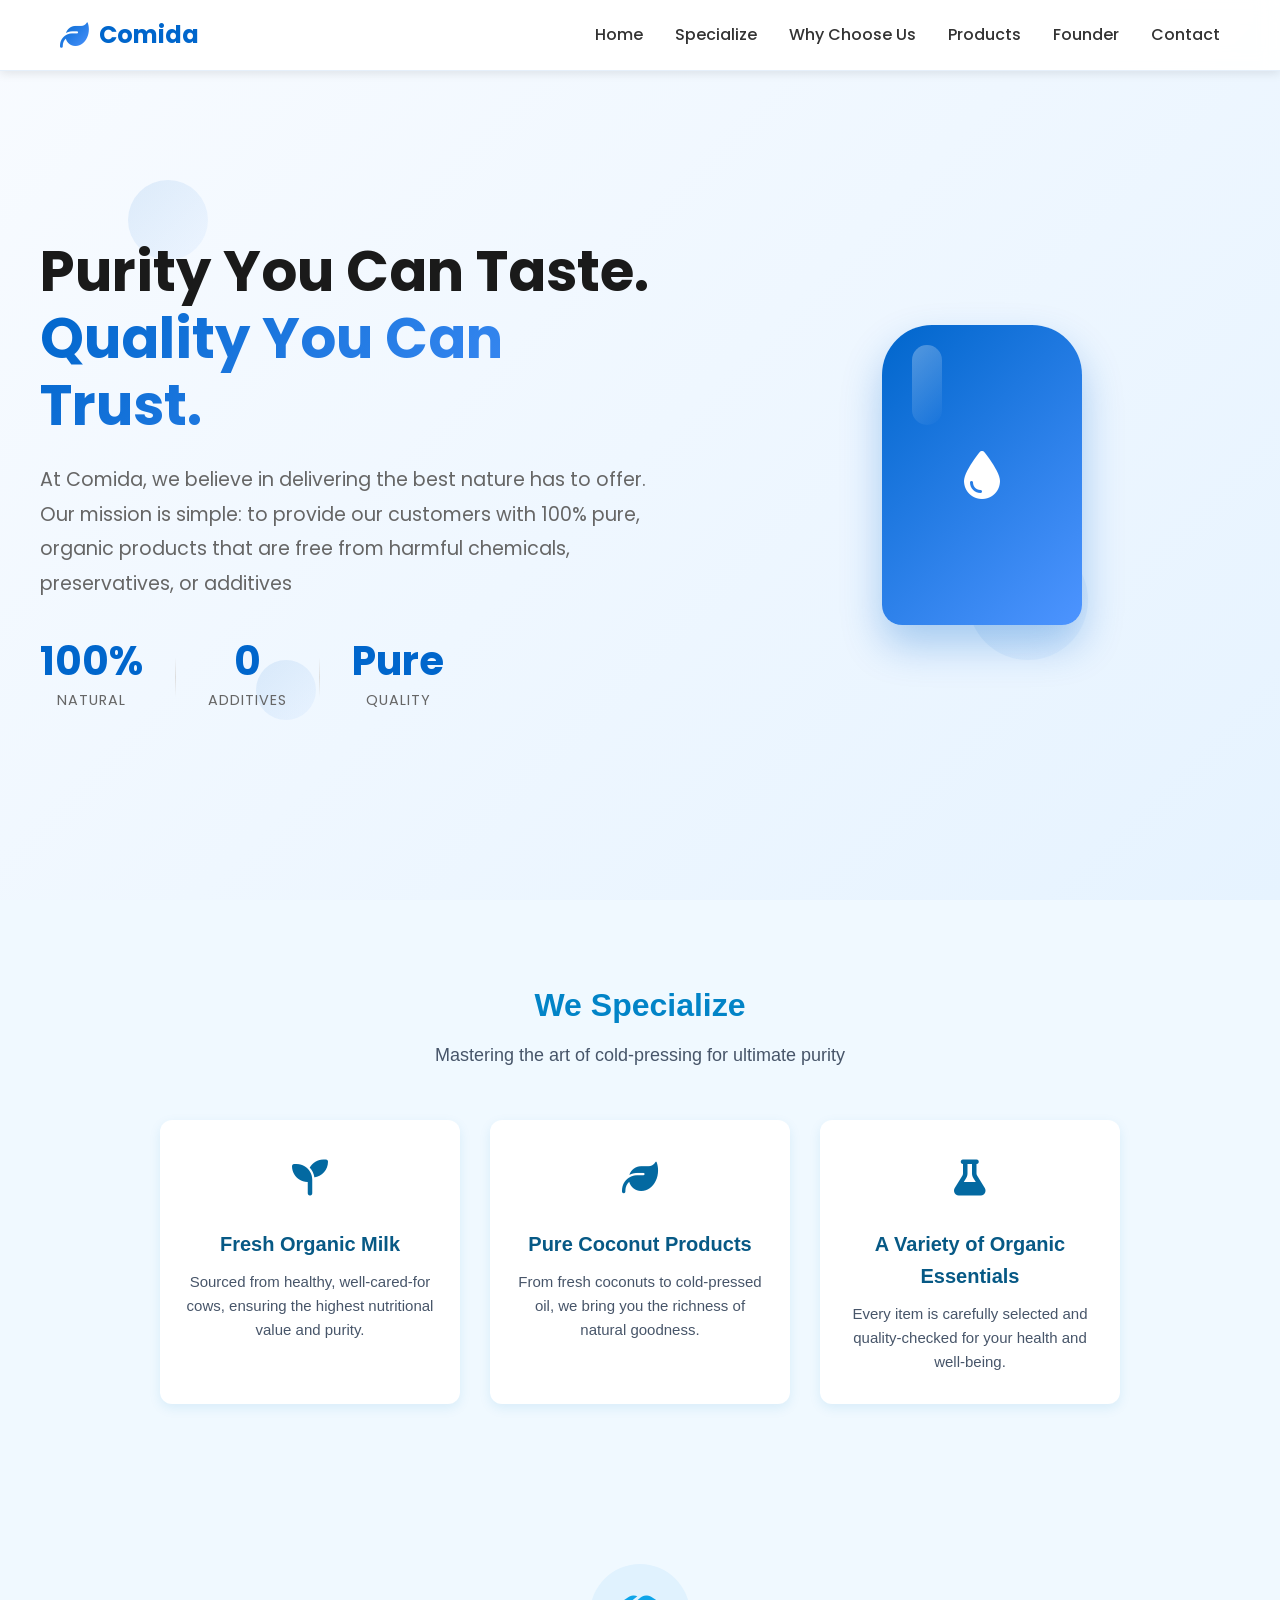
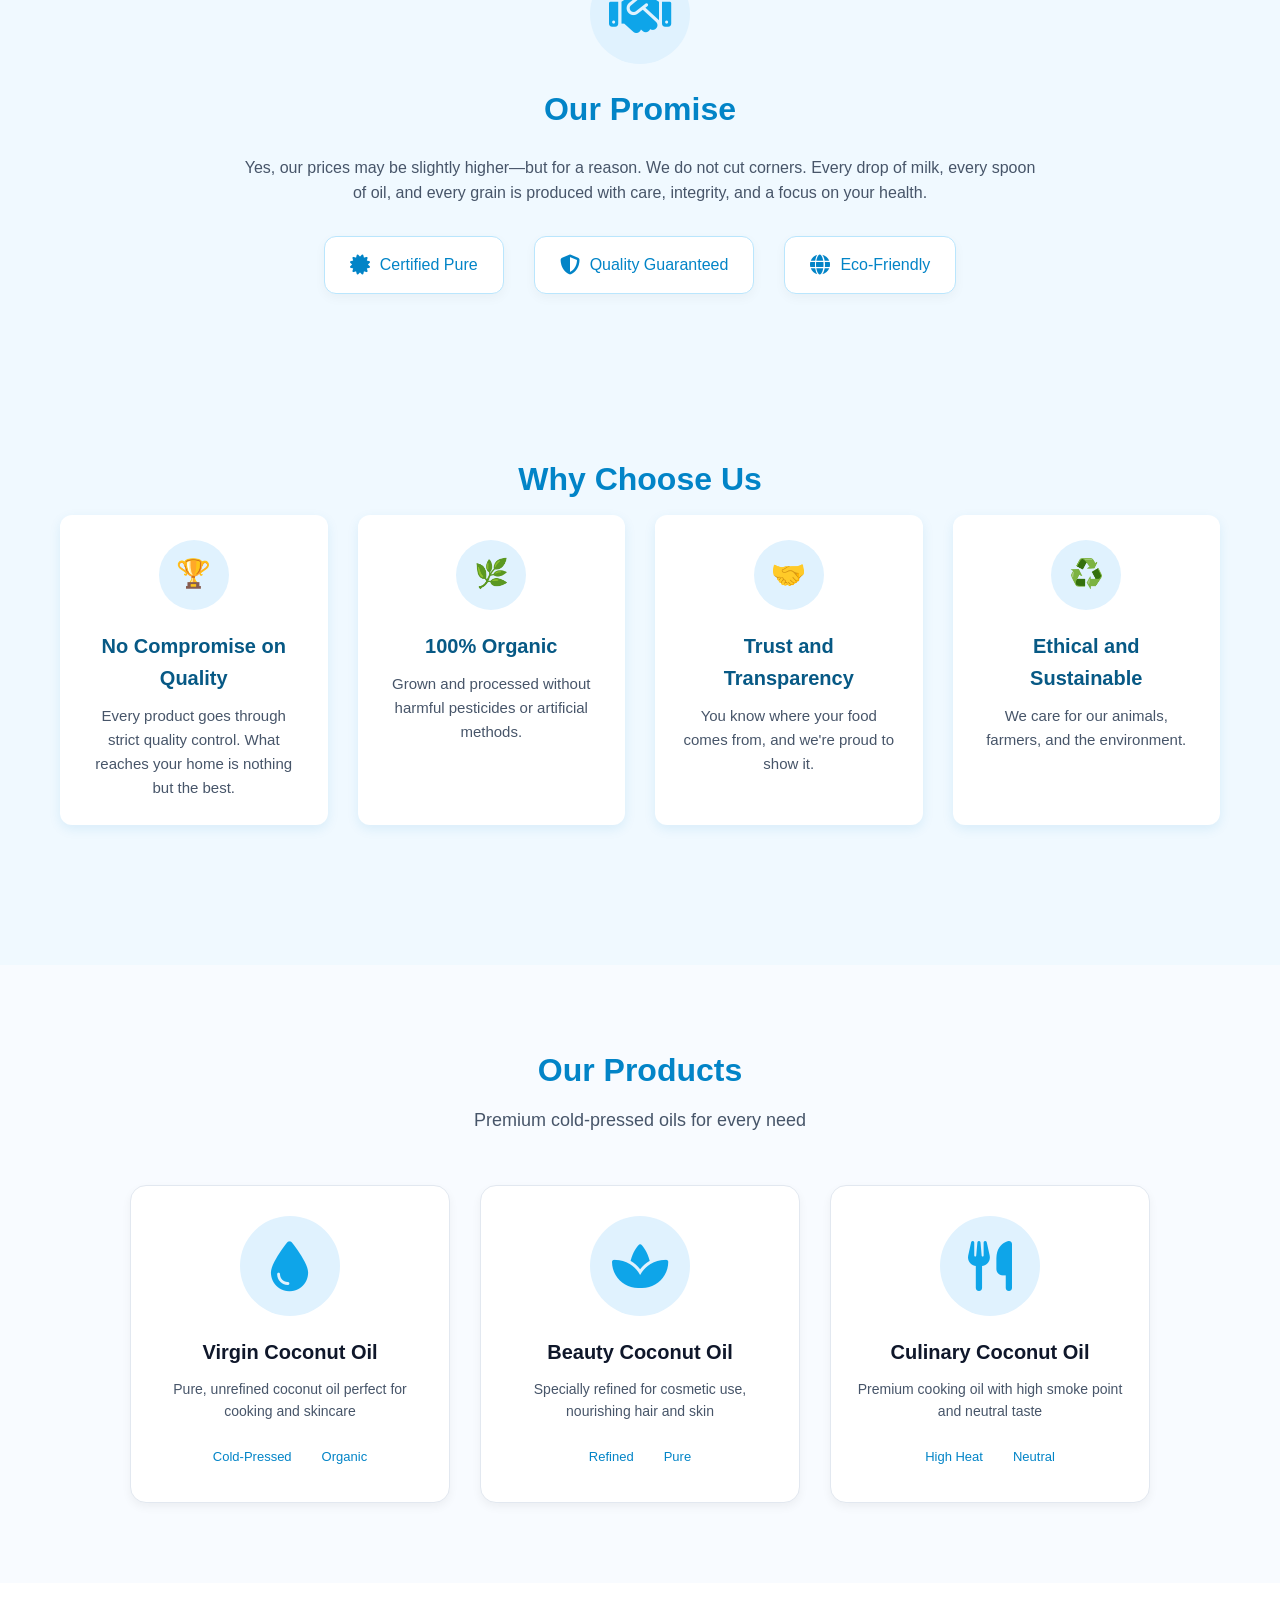
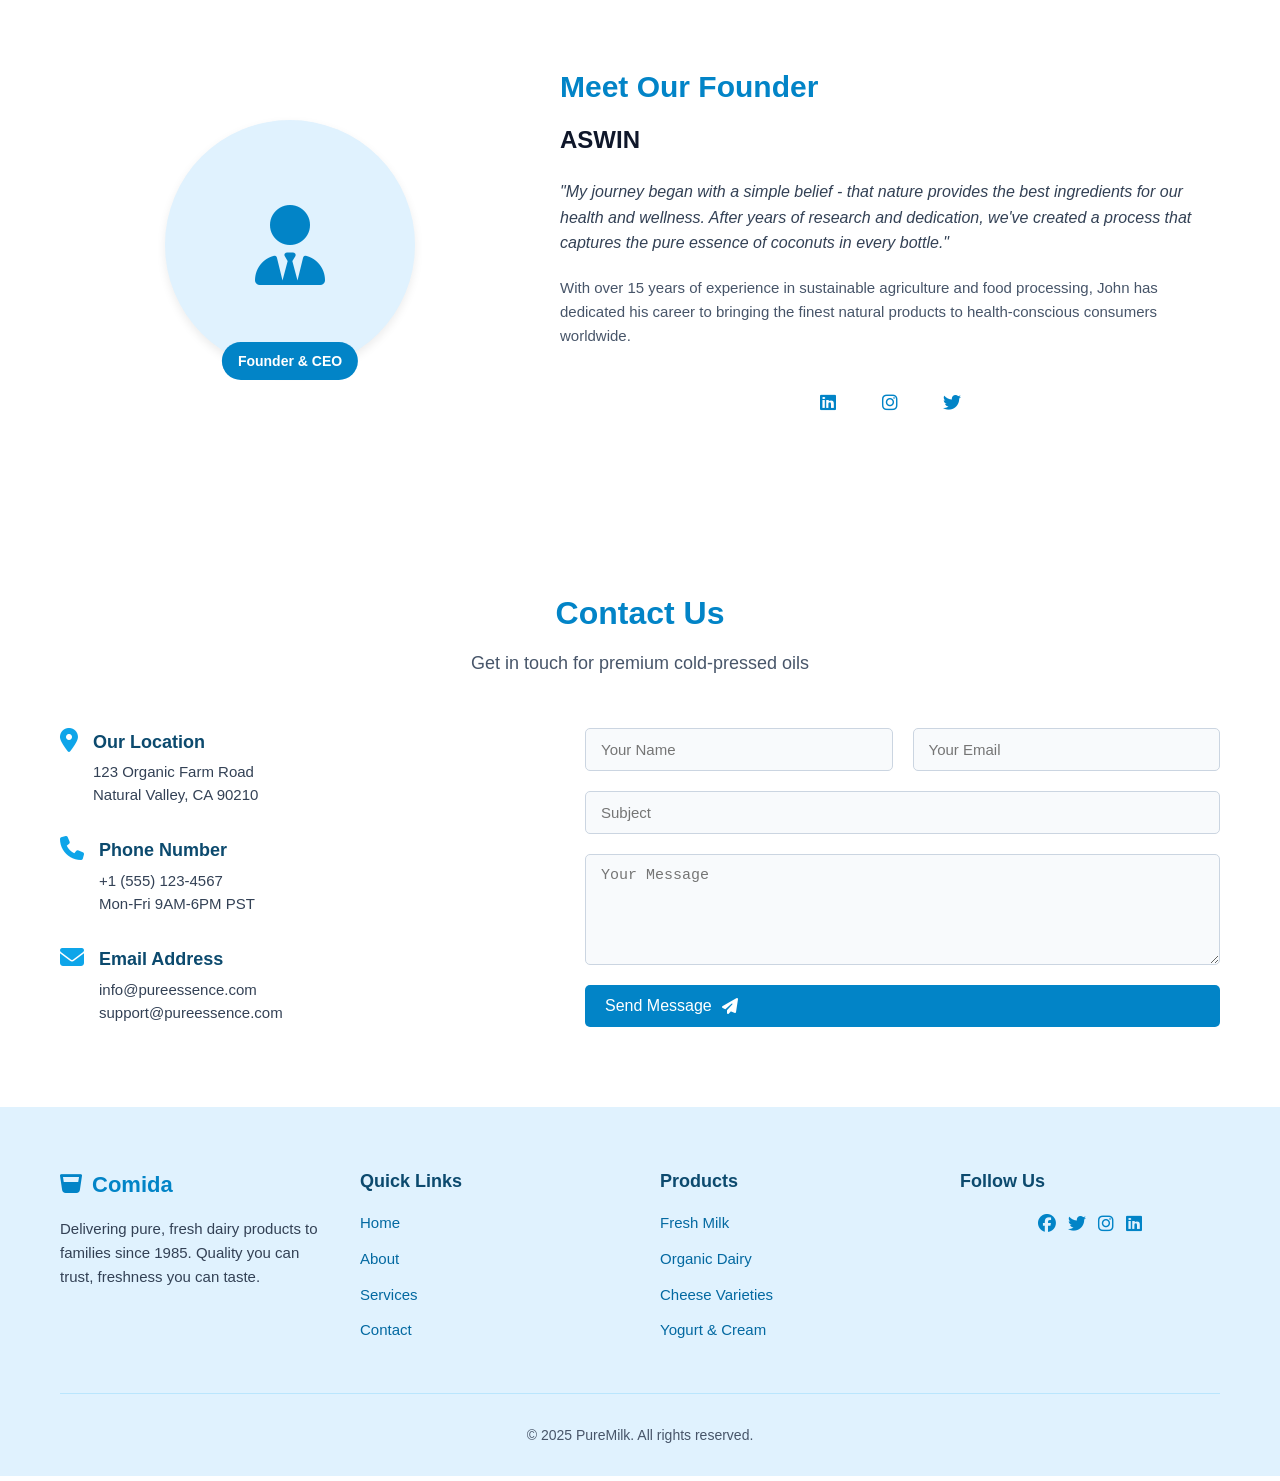
==== commit f61dad93: "Add files via upload" ====
--- a/comida.html
+++ b/comida.html
@@ -323,7 +323,6 @@
             <div class="container">
                 <div class="founder-content">
                     <div class="founder-image">
-                        <img src="./images/IMG_5971.JPG" alt="founder">
                         <div class="image-placeholder">
                             <i class="fas fa-user-tie"></i>
                         </div>
